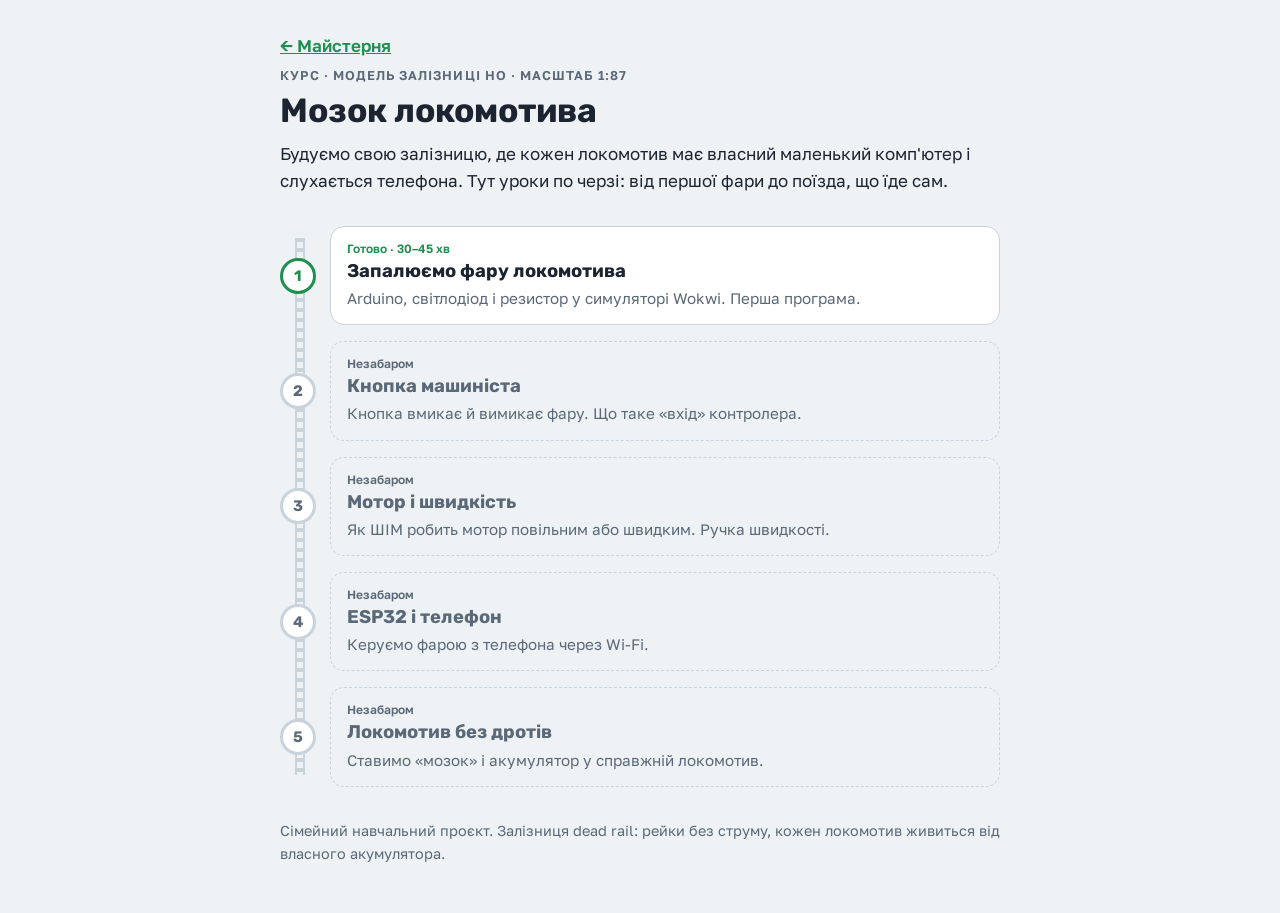
==== zaliznytsia/index.html @ 423ce4eb "Майстерня: загальна головна, курс залізниці в окремій папці Co-Authored-By: Claude Opus 5.5 <noreply" ====
<!doctype html>
<html lang="uk">
<head>
<meta charset="utf-8">
<meta name="viewport" content="width=device-width,initial-scale=1,viewport-fit=cover">
<title>Мозок локомотива</title>
<meta name="description" content="Уроки для дітей: програмуємо модель залізниці HO на Arduino та ESP32.">
<link rel="preconnect" href="https://fonts.googleapis.com">
<link rel="stylesheet" href="https://fonts.googleapis.com/css2?family=Rubik:wght@500;700&family=Golos+Text:wght@400;600&display=swap">
<style>
:root{
  --bg:#eef2f5; --paper:#ffffff; --ink:#1b2430; --mut:#5a6878; --line:#c9d3dc;
  --signal:#e0a100; --go:#1f8f50;
  --display:"Rubik",system-ui,sans-serif; --body:"Golos Text",system-ui,sans-serif;
}
@media (prefers-color-scheme: dark){:root{
  --bg:#121820; --paper:#1a222c; --ink:#e7edf3; --mut:#9aa8b6; --line:#2e3a47;
  --signal:#f2bb2c; --go:#3cbf75; color-scheme:dark}}
*{box-sizing:border-box}
body{margin:0;background:var(--bg);color:var(--ink);font:17px/1.6 var(--body);
  padding-left:max(16px,env(safe-area-inset-left,0px));padding-right:max(16px,env(safe-area-inset-right,0px));padding-block:32px 48px}
main{max-width:720px;margin:0 auto;display:grid;gap:24px}
h1,h2{font-family:var(--display);line-height:1.2;margin:0;text-wrap:balance}
h1{font-size:2.1rem}h2{font-size:1.15rem}
p{margin:0}
.eyebrow{font:600 .8rem var(--body);letter-spacing:.08em;text-transform:uppercase;color:var(--mut)}
header{display:grid;gap:8px}
/* лінія колії з уроками-станціями */
.line{list-style:none;margin:0;padding:0;display:grid;gap:0;position:relative}
.line::before{content:"";position:absolute;left:15px;top:20px;bottom:20px;width:6px;
  background:repeating-linear-gradient(var(--line) 0 4px,transparent 4px 10px);border-left:2px solid var(--line);border-right:2px solid var(--line)}
.stop{display:grid;grid-template-columns:36px 1fr;gap:14px;align-items:center;padding-block:8px;position:relative}
.dot{width:36px;height:36px;border-radius:50%;background:var(--paper);border:3px solid var(--line);display:grid;place-items:center;font:700 .95rem var(--display);color:var(--mut);z-index:1}
.stop.ready .dot{border-color:var(--go);color:var(--go)}
.card{background:var(--paper);border:1px solid var(--line);border-radius:14px;padding:14px 16px;display:grid;gap:4px;min-width:0;color:inherit;text-decoration:none}
a.card:hover,a.card:focus-visible{border-color:var(--go);outline:none}
.stop:not(.ready) .card{background:transparent;border-style:dashed}
.stop:not(.ready) h2{color:var(--mut)}
.tag{font:600 .75rem var(--body);color:var(--go)}
.stop:not(.ready) .tag{color:var(--mut)}
.desc{color:var(--mut);font-size:.95rem}
footer{color:var(--mut);font-size:.9rem}
</style>
</head>
<body>
<main>
<header>
  <a href="../" style="font-weight:600;color:var(--go)">← Майстерня</a>
  <div class="eyebrow">Курс · Модель залізниці HO · масштаб 1:87</div>
  <h1>Мозок локомотива</h1>
  <p>Будуємо свою залізницю, де кожен локомотив має власний маленький комп'ютер і слухається телефона. Тут уроки по черзі: від першої фари до поїзда, що їде сам.</p>
</header>

<ol class="line">
  <li class="stop ready"><span class="dot">1</span>
    <a class="card" href="urok-1.html">
      <span class="tag">Готово · 30–45 хв</span>
      <h2>Запалюємо фару локомотива</h2>
      <span class="desc">Arduino, світлодіод і резистор у симуляторі Wokwi. Перша програма.</span>
    </a></li>
  <li class="stop"><span class="dot">2</span>
    <div class="card"><span class="tag">Незабаром</span><h2>Кнопка машиніста</h2>
      <span class="desc">Кнопка вмикає й вимикає фару. Що таке «вхід» контролера.</span></div></li>
  <li class="stop"><span class="dot">3</span>
    <div class="card"><span class="tag">Незабаром</span><h2>Мотор і швидкість</h2>
      <span class="desc">Як ШІМ робить мотор повільним або швидким. Ручка швидкості.</span></div></li>
  <li class="stop"><span class="dot">4</span>
    <div class="card"><span class="tag">Незабаром</span><h2>ESP32 і телефон</h2>
      <span class="desc">Керуємо фарою з телефона через Wi-Fi.</span></div></li>
  <li class="stop"><span class="dot">5</span>
    <div class="card"><span class="tag">Незабаром</span><h2>Локомотив без дротів</h2>
      <span class="desc">Ставимо «мозок» і акумулятор у справжній локомотив.</span></div></li>
</ol>

<footer>Сімейний навчальний проєкт. Залізниця dead rail: рейки без струму, кожен локомотив живиться від власного акумулятора.</footer>
</main>
</body>
</html>
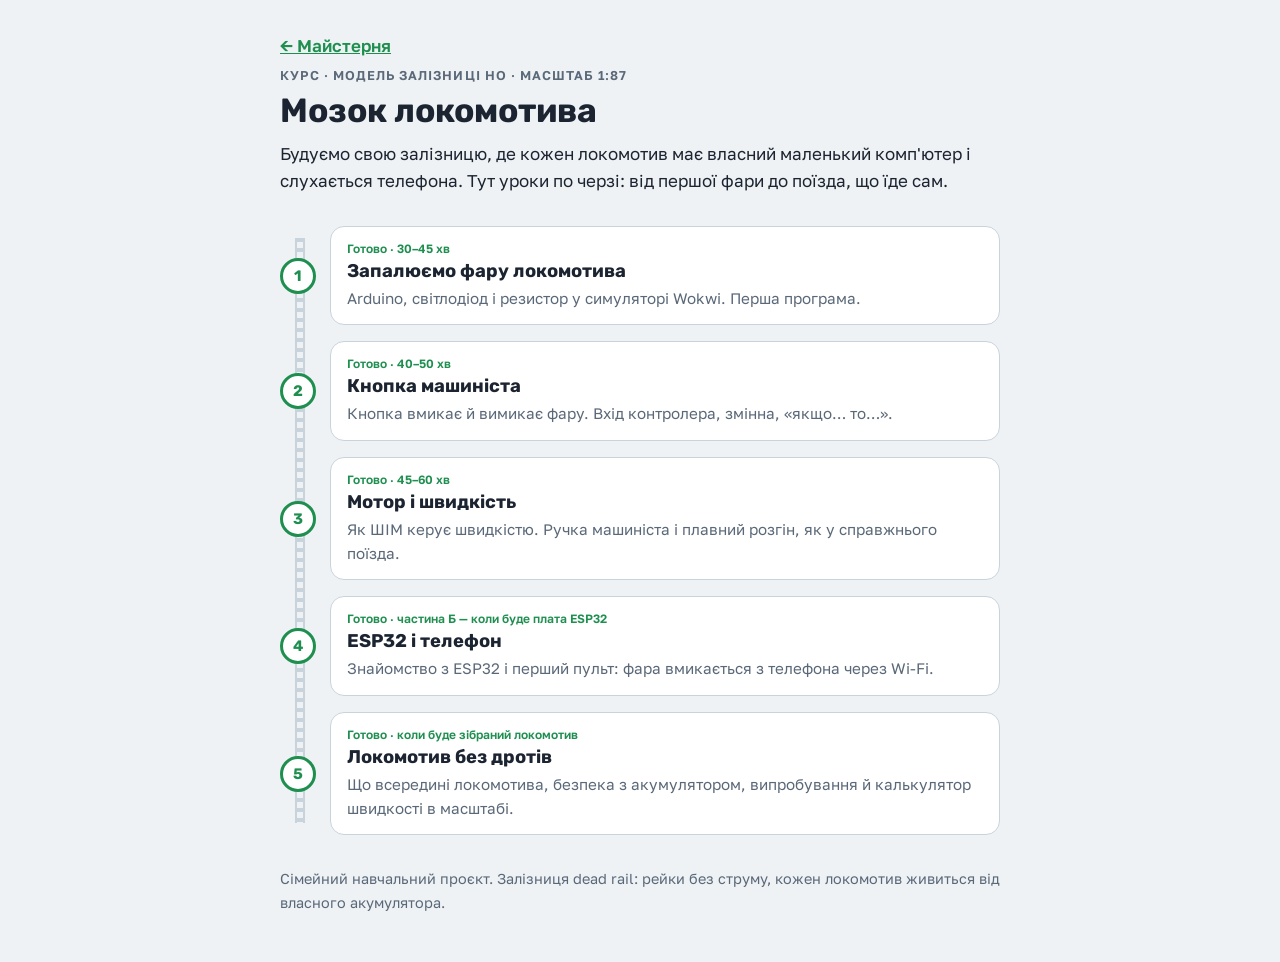
==== commit 00cd6476: "Уроки 2–5: кнопка, мотор і ШІМ, ESP32 і телефон, локомотив без дротів; спільні стилі Co-Authored-By:" ====
--- a/zaliznytsia/index.html
+++ b/zaliznytsia/index.html
@@ -58,18 +58,30 @@
       <h2>Запалюємо фару локомотива</h2>
       <span class="desc">Arduino, світлодіод і резистор у симуляторі Wokwi. Перша програма.</span>
     </a></li>
-  <li class="stop"><span class="dot">2</span>
-    <div class="card"><span class="tag">Незабаром</span><h2>Кнопка машиніста</h2>
-      <span class="desc">Кнопка вмикає й вимикає фару. Що таке «вхід» контролера.</span></div></li>
-  <li class="stop"><span class="dot">3</span>
-    <div class="card"><span class="tag">Незабаром</span><h2>Мотор і швидкість</h2>
-      <span class="desc">Як ШІМ робить мотор повільним або швидким. Ручка швидкості.</span></div></li>
-  <li class="stop"><span class="dot">4</span>
-    <div class="card"><span class="tag">Незабаром</span><h2>ESP32 і телефон</h2>
-      <span class="desc">Керуємо фарою з телефона через Wi-Fi.</span></div></li>
-  <li class="stop"><span class="dot">5</span>
-    <div class="card"><span class="tag">Незабаром</span><h2>Локомотив без дротів</h2>
-      <span class="desc">Ставимо «мозок» і акумулятор у справжній локомотив.</span></div></li>
+  <li class="stop ready"><span class="dot">2</span>
+    <a class="card" href="urok-2.html">
+      <span class="tag">Готово · 40–50 хв</span>
+      <h2>Кнопка машиніста</h2>
+      <span class="desc">Кнопка вмикає й вимикає фару. Вхід контролера, змінна, «якщо… то…».</span>
+    </a></li>
+  <li class="stop ready"><span class="dot">3</span>
+    <a class="card" href="urok-3.html">
+      <span class="tag">Готово · 45–60 хв</span>
+      <h2>Мотор і швидкість</h2>
+      <span class="desc">Як ШІМ керує швидкістю. Ручка машиніста і плавний розгін, як у справжнього поїзда.</span>
+    </a></li>
+  <li class="stop ready"><span class="dot">4</span>
+    <a class="card" href="urok-4.html">
+      <span class="tag">Готово · частина Б — коли буде плата ESP32</span>
+      <h2>ESP32 і телефон</h2>
+      <span class="desc">Знайомство з ESP32 і перший пульт: фара вмикається з телефона через Wi-Fi.</span>
+    </a></li>
+  <li class="stop ready"><span class="dot">5</span>
+    <a class="card" href="urok-5.html">
+      <span class="tag">Готово · коли буде зібраний локомотив</span>
+      <h2>Локомотив без дротів</h2>
+      <span class="desc">Що всередині локомотива, безпека з акумулятором, випробування й калькулятор швидкості в масштабі.</span>
+    </a></li>
 </ol>
 
 <footer>Сімейний навчальний проєкт. Залізниця dead rail: рейки без струму, кожен локомотив живиться від власного акумулятора.</footer>
